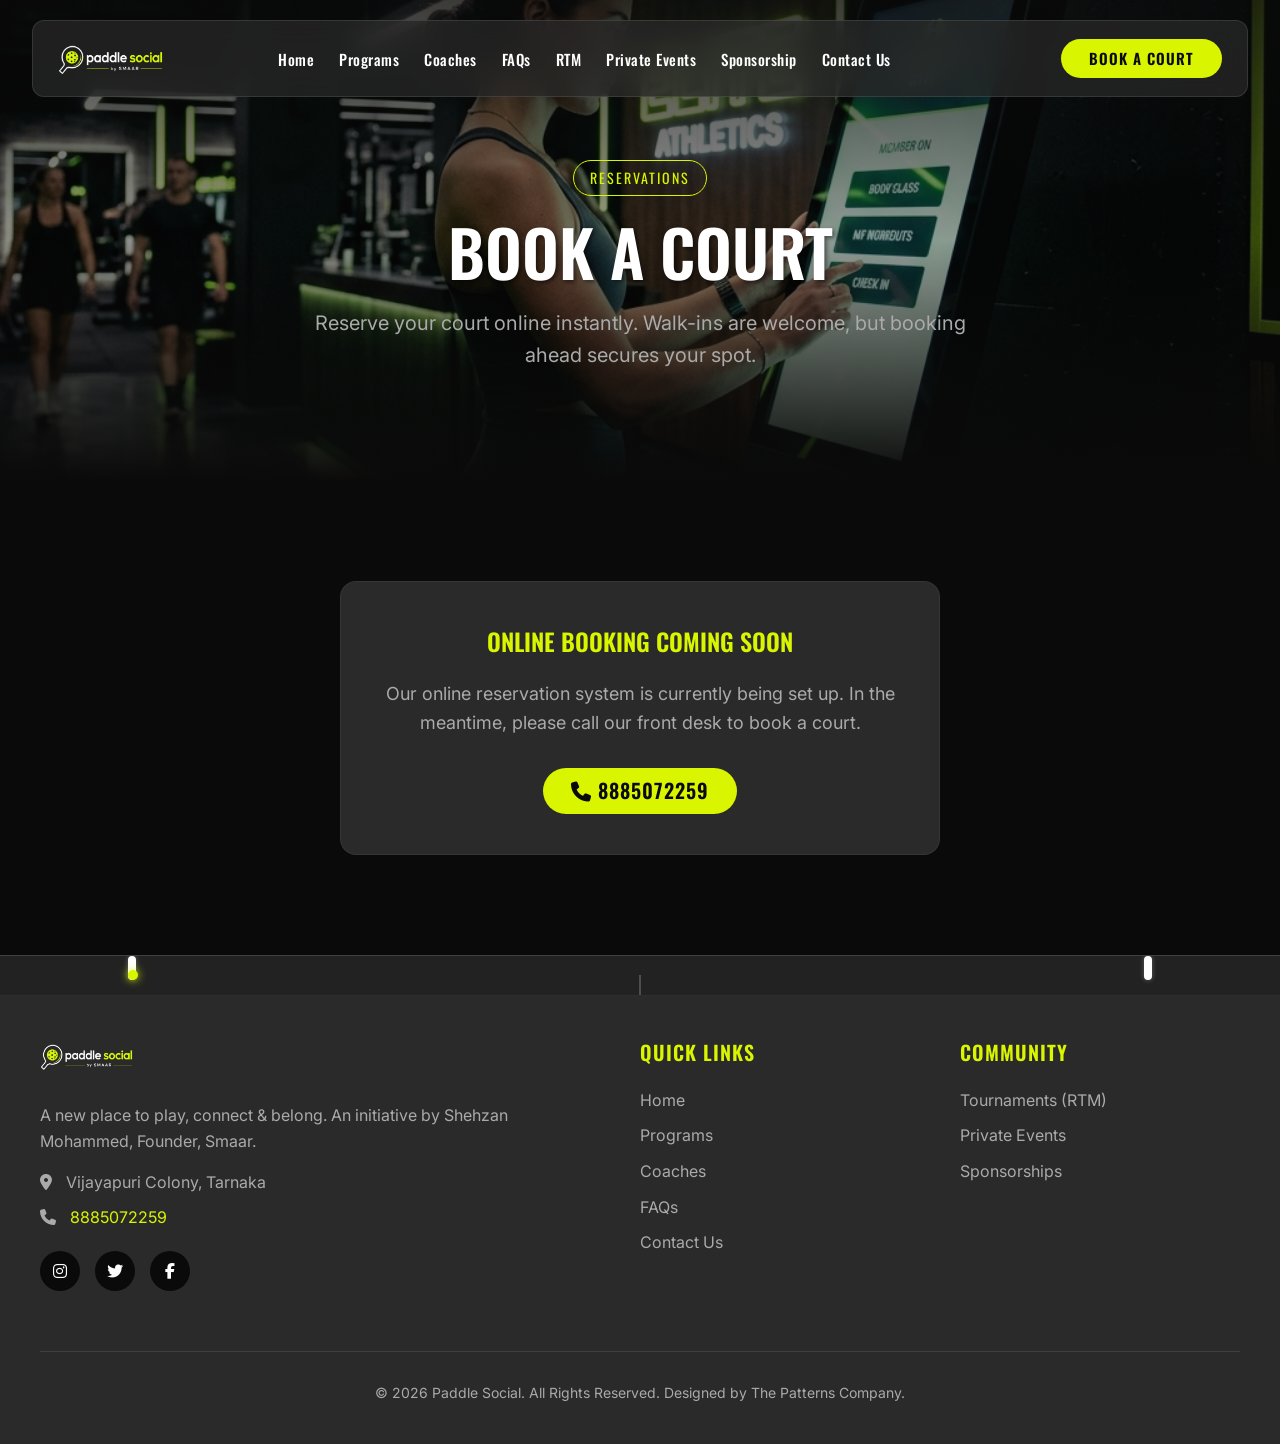
==== booking.html @ 6675428a "sdfg" ====
<!DOCTYPE html>
<html lang="en">
<head>
    <meta charset="UTF-8">
    <meta name="viewport" content="width=device-width, initial-scale=1.0">
    <title>Book a Court | Paddle Social</title>
    <link rel="icon" type="image/png" href="asset/fev.png">
    <link rel="stylesheet" href="https://cdnjs.cloudflare.com/ajax/libs/font-awesome/6.5.1/css/all.min.css">
    <link rel="stylesheet" href="index.css">
    <script src="main.js" defer></script>
</head>
<body>
    <header class="header">
        <a href="index.html" class="header-logo"><img src="asset/logo.png" alt="Paddle Social"></a>
        <nav class="header-nav">
            <a href="index.html">Home</a>
            <a href="programs.html">Programs</a>
            <a href="coaches.html">Coaches</a>
            <a href="faqs.html">FAQs</a>
            <a href="rtm.html">RTM</a>
            <a href="private-events.html">Private Events</a>
            <a href="sponsor.html">Sponsorship</a>
            <a href="contact.html">Contact Us</a>
        </nav>
        <button class="mobile-menu-btn" aria-label="Open menu">
            <i class="fa-solid fa-bars"></i>
        </button>
        <div style="margin-left: auto;" class="desktop-only-btn"><a href="booking.html" class="btn btn-primary">Book a Court</a></div>
    </header>

    <div class="mobile-nav" id="mobileNav">
        <button class="mobile-nav-close" aria-label="Close menu"><i class="fa-solid fa-xmark"></i></button>
        <a href="index.html">Home</a>
        <a href="programs.html">Programs</a>
        <a href="coaches.html">Coaches</a>
        <a href="faqs.html">FAQs</a>
        <a href="rtm.html">RTM</a>
        <a href="private-events.html">Private Events</a>
        <a href="sponsor.html">Sponsorship</a>
        <a href="contact.html">Contact Us</a>
        <a href="booking.html" class="btn btn-primary" style="margin-top: 20px;">Book a Court</a>
    </div>

    <section class="hero" style="min-height: 50vh;">
        <div class="hero-bg" style="background-image: url('asset/hero_booking.png');"></div>
        <div class="hero-overlay"></div>
        <div class="hero-content">
            <span class="hero-label">Reservations</span>
            <h1>Book a Court</h1>
            <p>Reserve your court online instantly. Walk-ins are welcome, but booking ahead secures your spot.</p>
        </div>
    </section>

    <section class="section">
        <div class="container">
            
            <div class="card" style="padding: 40px; background-color: var(--dark-gray); border: 1px solid rgba(255,255,255,0.05); max-width: 600px; margin: 0 auto; text-align: center;">
                <h2 style="margin-bottom: 20px; color: var(--neon-lime);">Online Booking Coming Soon</h2>
                <p style="color: var(--text-gray); margin-bottom: 30px; font-size: 18px;">Our online reservation system is currently being set up. In the meantime, please call our front desk to book a court.</p>
                <a href="tel:8885072259" class="btn btn-primary" style="display: inline-block; font-size: 20px;"><i class="fa-solid fa-phone"></i> 8885072259</a>
            </div>
        
        </div>
    </section>

    <footer class="footer">
        <div class="pickleball-animation">
            <div class="paddle left-paddle"></div>
            <div class="net"></div>
            <div class="paddle right-paddle"></div>
            <div class="ball"><div class="ball-inner"></div></div>
        </div>
        <div class="container">
            <div class="footer-grid">
                <div class="footer-col">
                    <img src="asset/logo.png" alt="Paddle Social by Smaar" style="height: 40px; margin-bottom: 20px;">
                    <p>A new place to play, connect & belong. An initiative by Shehzan Mohammed, Founder, Smaar.</p>
                    <div style="margin-top: 15px; color: var(--neon-lime);">
                        <p><i class="fa-solid fa-location-dot" style="margin-right: 10px;"></i> Vijayapuri Colony, Tarnaka</p>
                        <p><i class="fa-solid fa-phone" style="margin-right: 10px;"></i> <a href="tel:8885072259" style="color: var(--neon-lime);">8885072259</a></p>
                    </div>
                    <div class="social-links">
                        <a href="#"><i class="fa-brands fa-instagram"></i></a>
                        <a href="#"><i class="fa-brands fa-twitter"></i></a>
                        <a href="#"><i class="fa-brands fa-facebook-f"></i></a>
                    </div>
                </div>
                <div class="footer-col">
                    <h4>Quick Links</h4>
                    <ul class="footer-links">
                        <li><a href="index.html">Home</a></li>
                        <li><a href="programs.html">Programs</a></li>
                        <li><a href="coaches.html">Coaches</a></li>
                        <li><a href="faqs.html">FAQs</a></li>
                        <li><a href="contact.html">Contact Us</a></li>
                    </ul>
                </div>
                <div class="footer-col">
                    <h4>Community</h4>
                    <ul class="footer-links">
                        <li><a href="rtm.html">Tournaments (RTM)</a></li>
                        <li><a href="private-events.html">Private Events</a></li>
                        <li><a href="sponsor.html">Sponsorships</a></li>
                    </ul>
                </div>
            </div>
            <div class="footer-bottom">
                &copy; 2026 Paddle Social. All Rights Reserved. Designed by <a href="https://thepatternscompany.com/" style="color: var(--text-gray); text-decoration: none; transition: color 0.3s;" onmouseover="this.style.color='var(--neon-lime)'" onmouseout="this.style.color='var(--text-gray)'">The Patterns Company.</a>
            </div>
        </div>
    </footer>
</body>
</html>
---- index.css ----
@import url('https://fonts.googleapis.com/css2?family=Inter:wght@300;400;500;600;700&family=Oswald:wght@400;500;600;700&display=swap');

:root {
  --neon-lime: #D9F500;
  --white: #FFFFFF;
  --black: #0A0A0A;
  --dark-gray: #2A2A2A;
  --text-gray: #AAAAAA;
}

* {
  margin: 0;
  padding: 0;
  box-sizing: border-box;
}

body {
  font-family: 'Inter', sans-serif;
  color: var(--white);
  background-color: var(--black);
  line-height: 1.6;
  overflow-y: scroll;
}

/* Typography */
h1, h2, h3, h4, h5, h6 {
  font-family: 'Oswald', sans-serif;
  text-transform: uppercase;
  font-weight: 600;
}

a {
  text-decoration: none;
  color: var(--white);
  transition: all 0.3s ease;
}

/* Header */
.header {
  position: fixed;
  top: 20px;
  left: 0;
  right: 0;
  margin: 0 auto;
  width: 95%;
  max-width: 1320px;
  display: flex;
  align-items: center;
  justify-content: space-between;
  gap: 20px;
  padding: 15px 25px;
  border-radius: 12px;
  background: rgba(42, 42, 42, 0.7);
  backdrop-filter: blur(15px);
  -webkit-backdrop-filter: blur(15px);
  z-index: 1000;
  border: 1px solid rgba(255, 255, 255, 0.1);
}

.header-logo {
  display: flex;
  align-items: center;
  flex: 0 0 200px;
}

.header-logo img {
  height: 45px;
  width: auto;
  object-fit: contain;
  object-position: left center;
}

.header-nav {
  display: flex;
  gap: 25px;
  flex: 0 0 auto;
  align-items: center;
  flex-wrap: wrap;
  justify-content: center;
}

.header-nav a {
  font-family: 'Oswald', sans-serif;
  font-weight: 500;
  font-size: 15px;
  letter-spacing: 0.5px;
}

.header-nav a:hover,
.header-nav a.active {
  color: var(--neon-lime);
}

/* Buttons */
.btn {
  font-family: 'Oswald', sans-serif;
  font-weight: 600;
  font-size: 15px;
  line-height: 1;
  text-transform: uppercase;
  letter-spacing: 1px;
  padding: 12px 28px;
  border-radius: 50px;
  display: inline-flex;
  align-items: center;
  justify-content: center;
  align-self: center;
  cursor: pointer;
  border: none;
  text-align: center;
  transition: transform 0.2s, box-shadow 0.2s;
}

.btn:active {
  transform: scale(0.98);
}

.btn-primary {
  background-color: var(--neon-lime);
  color: var(--black);
}

.btn-primary:hover {
  box-shadow: 0 0 15px rgba(217, 245, 0, 0.5);
  color: var(--black);
}

.btn-outline {
  background-color: transparent;
  border: 1px solid var(--neon-lime);
  color: var(--neon-lime);
}

.btn-outline:hover {
  background-color: var(--neon-lime);
  color: var(--black);
}

/* Mobile Menu */
.mobile-menu-btn {
  display: none;
  background: none;
  border: none;
  color: var(--white);
  font-size: 24px;
  cursor: pointer;
}

.mobile-nav {
  position: fixed;
  top: 0;
  left: 0;
  width: 100%;
  height: 100vh;
  background-color: rgba(10, 10, 10, 0.98);
  z-index: 2000;
  display: flex;
  flex-direction: column;
  justify-content: center;
  align-items: center;
  gap: 25px;
  transform: translateY(-100%);
  transition: transform 0.4s ease-in-out;
}

.mobile-nav.open {
  transform: translateY(0);
}

.mobile-nav-close {
  position: absolute;
  top: 30px;
  right: 30px;
  background: none;
  border: none;
  color: var(--white);
  font-size: 32px;
  cursor: pointer;
}

.mobile-nav a {
  font-family: 'Oswald', sans-serif;
  font-size: 24px;
  text-transform: uppercase;
}

.mobile-nav a:hover,
.mobile-nav a.active {
  color: var(--neon-lime);
}

/* Hero Sections */
.hero {
  position: relative;
  min-height: 80vh;
  display: flex;
  align-items: center;
  justify-content: center;
  text-align: center;
  padding: 160px 20px 80px;
  overflow: hidden;
}

.hero-bg {
  position: absolute;
  top: 0;
  left: 0;
  width: 100%;
  height: 100%;
  background-size: cover;
  background-position: center;
  z-index: -2;
  overflow: hidden;
}

.hero-video {
  width: 100%;
  height: 100%;
  object-fit: cover;
  transform: scale(1.1); /* Scales up slightly to crop out edge watermarks */
  pointer-events: none;
}

.hero-overlay {
  position: absolute;
  top: 0;
  left: 0;
  width: 100%;
  height: 100%;
  background: linear-gradient(to bottom, rgba(10,10,10,0.8), rgba(10,10,10,0.4), rgba(10,10,10,1));
  z-index: -1;
}

.hero-content {
  max-width: 900px;
}

.hero-label {
  display: inline-block;
  color: var(--neon-lime);
  border: 1px solid var(--neon-lime);
  padding: 6px 16px;
  border-radius: 30px;
  font-size: 14px;
  letter-spacing: 2px;
  margin-bottom: 20px;
  text-transform: uppercase;
  font-family: 'Oswald', sans-serif;
}

.hero h1 {
  font-size: 64px;
  line-height: 1.1;
  margin-bottom: 20px;
  text-shadow: 2px 2px 4px rgba(0,0,0,0.5);
}

.hero p {
  font-size: 20px;
  color: var(--text-gray);
  margin-bottom: 30px;
  max-width: 700px;
  margin-left: auto;
  margin-right: auto;
}

/* Sections */
.section {
  padding: 100px 20px;
}

.container {
  max-width: 1200px;
  margin: 0 auto;
}

.section-header {
  text-align: center;
  margin-bottom: 60px;
}

.section-header h2 {
  font-size: 42px;
  margin-bottom: 15px;
}

.section-header p {
  font-size: 18px;
  color: var(--text-gray);
  max-width: 600px;
  margin: 0 auto;
}

/* Grids */
.grid-3 {
  display: grid;
  grid-template-columns: repeat(3, 1fr);
  gap: 30px;
}

.grid-4 {
  display: grid;
  grid-template-columns: repeat(4, 1fr);
  gap: 20px;
}

.grid-2 {
  display: grid;
  grid-template-columns: repeat(2, 1fr);
  gap: 40px;
}

/* Cards */
.card {
  background-color: var(--dark-gray);
  border-radius: 16px;
  padding: 40px 30px;
  border: 1px solid rgba(255, 255, 255, 0.05);
  transition: transform 0.3s, border-color 0.3s;
}

.card:hover {
  transform: translateY(-5px);
  border-color: var(--neon-lime);
}

.card-icon {
  font-size: 40px;
  color: var(--neon-lime);
  margin-bottom: 20px;
}

.card h3 {
  font-size: 24px;
  margin-bottom: 15px;
}

.card p {
  color: var(--text-gray);
  font-size: 15px;
}

/* Footer */
.footer {
  background-color: var(--dark-gray);
  padding: 80px 20px 40px;
  border-top: 1px solid rgba(255, 255, 255, 0.1);
}

.footer-grid {
  display: grid;
  grid-template-columns: 2fr 1fr 1fr;
  gap: 40px;
  margin-bottom: 60px;
}

.footer-col h4 {
  font-family: 'Oswald', sans-serif;
  color: var(--neon-lime);
  margin-bottom: 20px;
  font-size: 20px;
  text-transform: uppercase;
  letter-spacing: 1px;
}

.footer-col p {
  color: var(--text-gray);
  margin-bottom: 10px;
}

.footer-links {
  list-style: none;
}

.footer-links li {
  margin-bottom: 10px;
}

.footer-links a {
  color: var(--text-gray);
}

.footer-links a:hover {
  color: var(--neon-lime);
}

.social-links {
  display: flex;
  gap: 15px;
  margin-top: 20px;
}

.social-links a {
  display: flex;
  align-items: center;
  justify-content: center;
  width: 40px;
  height: 40px;
  border-radius: 50%;
  background-color: var(--black);
  color: var(--white);
  transition: background-color 0.3s, color 0.3s;
}

.social-links a:hover {
  background-color: var(--neon-lime);
  color: var(--black);
}

.footer-bottom {
  text-align: center;
  padding-top: 30px;
  border-top: 1px solid rgba(255, 255, 255, 0.1);
  color: var(--text-gray);
  font-size: 14px;
}

/* Responsive Design */
@media (max-width: 1200px) {
  .header-nav {
    gap: 10px;
  }
  .header-nav a {
    font-size: 13px;
  }
  .header-logo {
    flex: 0 1 180px;
  }
  .btn {
    padding: 8px 16px;
    font-size: 13px;
  }
}

@media (max-width: 992px) {
  .header-nav, .desktop-only-btn {
    display: none;
  }
  .mobile-menu-btn {
    display: block;
  }
  .grid-4 {
    grid-template-columns: repeat(2, 1fr);
  }
  .hero h1 {
    font-size: 50px;
  }
}

@media (max-width: 768px) {
  .grid-3 {
    grid-template-columns: 1fr;
  }
  .grid-2 {
    grid-template-columns: 1fr;
  }
  .footer-grid {
    grid-template-columns: 1fr 1fr;
  }
  .footer-col:first-child {
    grid-column: span 2;
  }
  .hero h1 {
    font-size: 40px;
  }
  .hero p {
    font-size: 16px;
  }
  .section {
    padding: 60px 20px;
  }
}

/* Pickleball Footer Animation */
.footer {
  position: relative;
}

.pickleball-animation {
  position: absolute;
  top: 0;
  left: 0;
  width: 100%;
  height: 40px;
  overflow: hidden;
  background-color: rgba(0, 0, 0, 0.2);
  border-bottom: 1px solid rgba(255, 255, 255, 0.05);
}

.pickleball-animation .net {
  position: absolute;
  left: 50%;
  bottom: 0;
  width: 2px;
  height: 20px;
  background-color: rgba(255, 255, 255, 0.2);
  transform: translateX(-50%);
}

.pickleball-animation .paddle {
  position: absolute;
  width: 8px;
  height: 24px;
  background-color: var(--white);
  border-radius: 4px;
  box-shadow: 0 0 5px rgba(255,255,255,0.3);
}

.pickleball-animation .left-paddle {
  left: 10%;
  animation: paddleHitLeft 3s infinite;
  transform-origin: bottom center;
}

.pickleball-animation .right-paddle {
  right: 10%;
  animation: paddleHitRight 3s infinite;
  animation-delay: -1.5s;
  transform-origin: bottom center;
}

.pickleball-animation .ball {
  position: absolute;
  left: 10%;
  bottom: 15px;
  animation: ballX 1.5s infinite linear alternate;
}

.pickleball-animation .ball-inner {
  width: 10px;
  height: 10px;
  background-color: var(--neon-lime);
  border-radius: 50%;
  box-shadow: 0 0 10px var(--neon-lime);
  position: absolute;
  bottom: 0;
  animation: ballY 0.75s infinite ease-out alternate;
}

@keyframes ballX {
  0% { left: calc(10% + 8px); }
  100% { left: calc(90% - 10px); }
}

@keyframes ballY {
  0% { transform: translateY(0); }
  100% { transform: translateY(-25px); }
}

@keyframes paddleHitLeft {
  0% { bottom: 12px; transform: rotate(30deg); }
  15% { transform: rotate(0deg); }
  50% { bottom: 2px; transform: rotate(0deg); }
  85% { bottom: 12px; transform: rotate(-30deg); }
  100% { bottom: 12px; transform: rotate(30deg); }
}

@keyframes paddleHitRight {
  0% { bottom: 12px; transform: rotate(-30deg); }
  15% { transform: rotate(0deg); }
  50% { bottom: 2px; transform: rotate(0deg); }
  85% { bottom: 12px; transform: rotate(30deg); }
  100% { bottom: 12px; transform: rotate(-30deg); }
}

/* Ways to Play Animations */
.rule-card {
  transition: transform 0.3s, box-shadow 0.3s;
  overflow: hidden;
  position: relative;
}

.rule-card:hover {
  transform: translateY(-10px);
  box-shadow: 0 10px 20px rgba(217, 245, 0, 0.1);
}

.rule-icon-container {
  height: 80px;
  display: flex;
  align-items: center;
  justify-content: center;
  margin-bottom: 20px;
  position: relative;
}

.anim-serve {
  font-size: 40px;
  color: var(--neon-lime);
  animation: serveAnim 2s infinite ease-in-out;
}
@keyframes serveAnim {
  0% { transform: translateY(0) rotate(0deg); }
  50% { transform: translateY(-20px) rotate(45deg); }
  100% { transform: translateY(0) rotate(0deg); }
}

.anim-double-bounce {
  position: relative;
  width: 60px;
  height: 60px;
}
.anim-double-bounce .ball {
  width: 12px;
  height: 12px;
  background-color: var(--neon-lime);
  border-radius: 50%;
  position: absolute;
  left: 0;
  bottom: 0;
  animation: doubleBounceAnim 2s infinite linear;
}
.anim-double-bounce .floor {
  position: absolute;
  bottom: -5px;
  left: 0;
  width: 100%;
  height: 2px;
  background-color: rgba(255,255,255,0.2);
}
@keyframes doubleBounceAnim {
  0% { left: 0%; bottom: 40px; animation-timing-function: ease-in; opacity: 1;}
  25% { left: 33%; bottom: 0px; animation-timing-function: ease-out; opacity: 1;}
  50% { left: 66%; bottom: 20px; animation-timing-function: ease-in; opacity: 1;}
  75% { left: 100%; bottom: 0px; animation-timing-function: ease-out; opacity: 1;}
  90% { left: 120%; bottom: 10px; opacity: 0; }
  100% { left: 120%; bottom: 10px; opacity: 0; }
}

.anim-kitchen {
  position: relative;
  width: 80px;
  height: 60px;
}
.anim-kitchen .player {
  position: absolute;
  bottom: 0;
  left: 0;
  width: 15px;
  height: 30px;
  background-color: var(--white);
  border-radius: 8px;
  animation: kitchenAnim 3s infinite ease-in-out;
}
.anim-kitchen .kitchen-line {
  position: absolute;
  bottom: -2px;
  left: 50px;
  width: 4px;
  height: 20px;
  background-color: var(--neon-lime);
}
@keyframes kitchenAnim {
  0% { left: 0; }
  40% { left: 30px; }
  50% { left: 30px; transform: rotate(15deg); }
  60% { left: 30px; transform: rotate(0deg); }
  100% { left: 0; }
}

.anim-score {
  font-size: 40px;
  color: var(--white);
  animation: scoreAnim 2s infinite alternate;
}
@keyframes scoreAnim {
  0% { color: var(--white); text-shadow: none; transform: scale(1); }
  100% { color: var(--neon-lime); text-shadow: 0 0 20px var(--neon-lime); transform: scale(1.2); }
}

/* Pricing Tables */
.pricing-table-container {
  background-color: var(--dark-gray);
  border-radius: 12px;
  overflow: hidden;
  box-shadow: 0 4px 15px rgba(0,0,0,0.5);
  border: 1px solid rgba(255, 255, 255, 0.05);
}

.pricing-table-header {
  padding: 20px;
  display: flex;
  justify-content: space-between;
  align-items: center;
  border-bottom: 2px solid var(--neon-lime);
  background-color: rgba(255, 255, 255, 0.02);
}

.pricing-table-header h3 {
  margin: 0;
  font-family: 'Oswald', sans-serif;
  text-transform: uppercase;
  letter-spacing: 1px;
}

.pricing-table-header span {
  font-size: 14px;
  color: var(--text-gray);
}

.pricing-table {
  width: 100%;
  border-collapse: collapse;
}

.pricing-table th, .pricing-table td {
  padding: 15px 20px;
  text-align: right;
  border-bottom: 1px solid rgba(255, 255, 255, 0.05);
}

.pricing-table th:first-child, .pricing-table td:first-child {
  text-align: left;
}

.pricing-table th {
  text-transform: uppercase;
  font-size: 12px;
  letter-spacing: 1px;
  color: var(--text-gray);
  font-weight: 600;
}

.pricing-table td {
  font-size: 16px;
}

.pricing-table td.highlight {
  color: var(--neon-lime);
  font-weight: 700;
}

.pricing-table tr:last-child td {
  border-bottom: none;
}
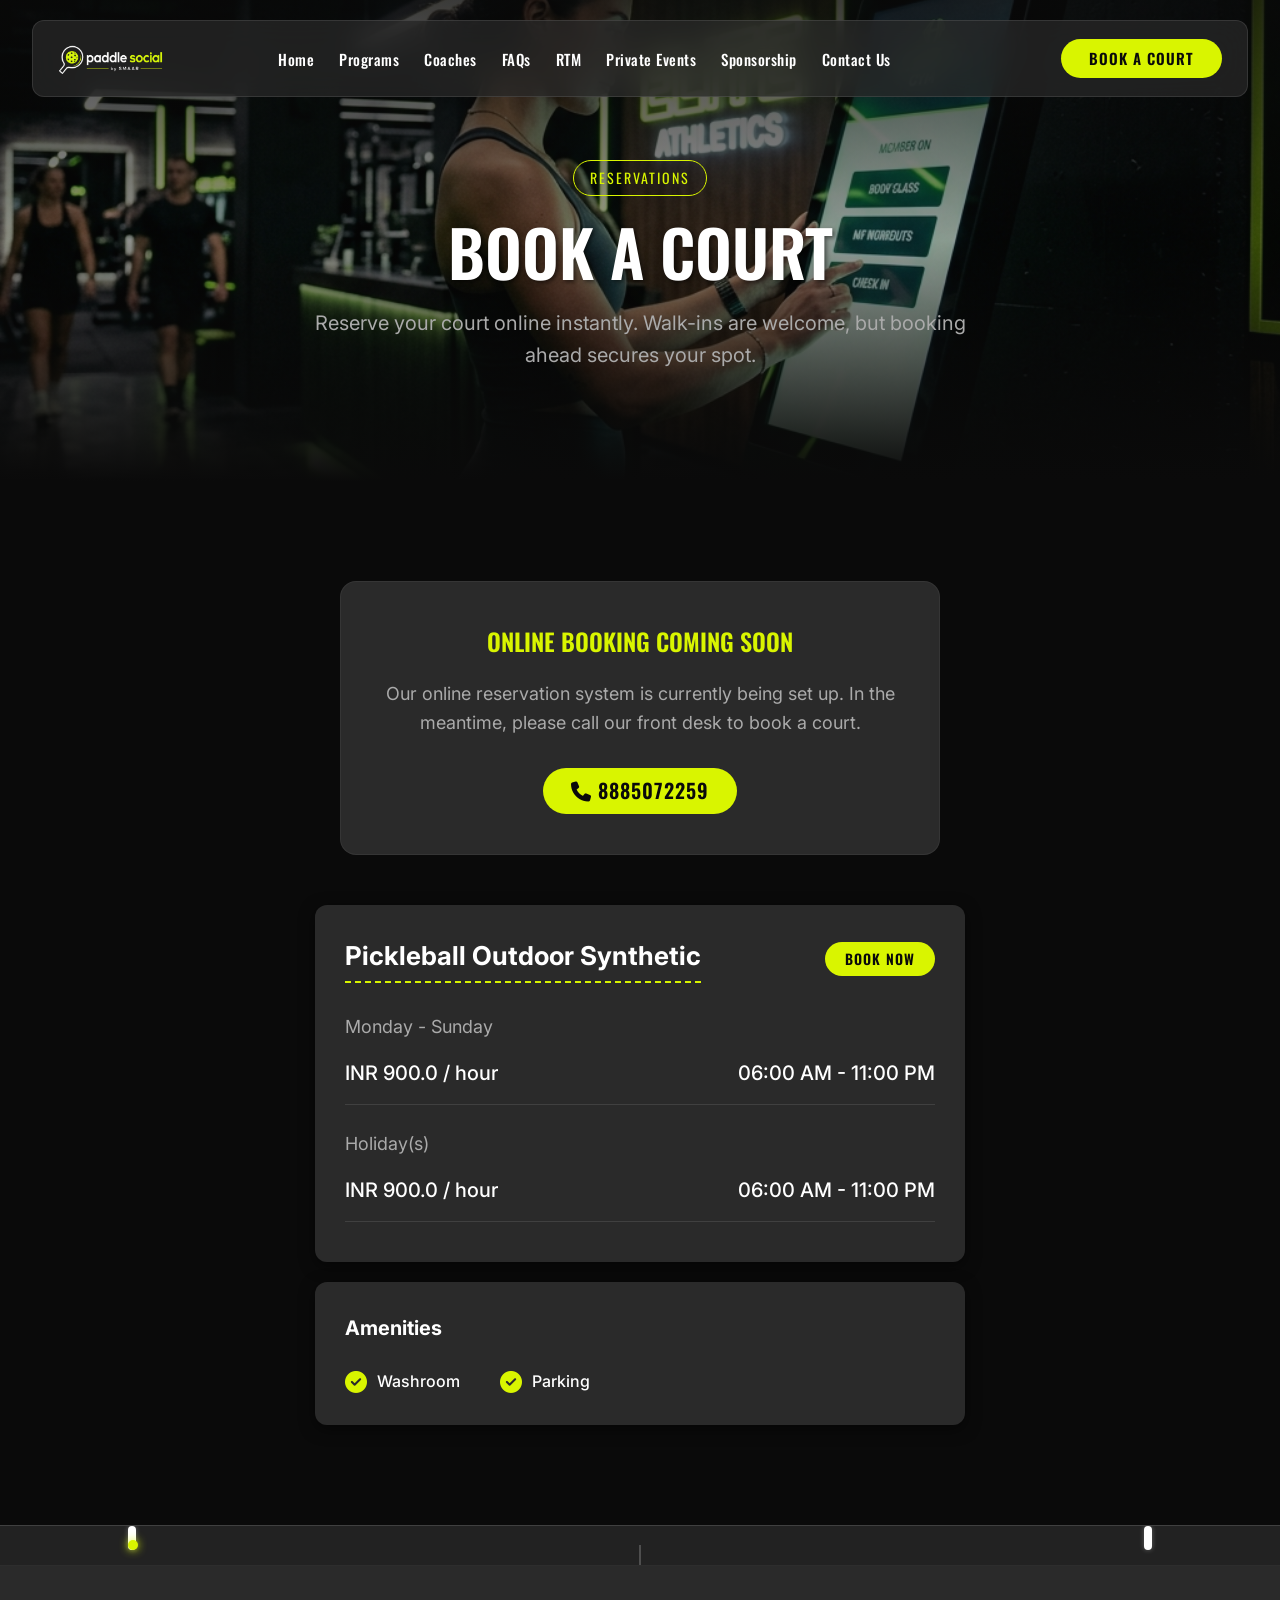
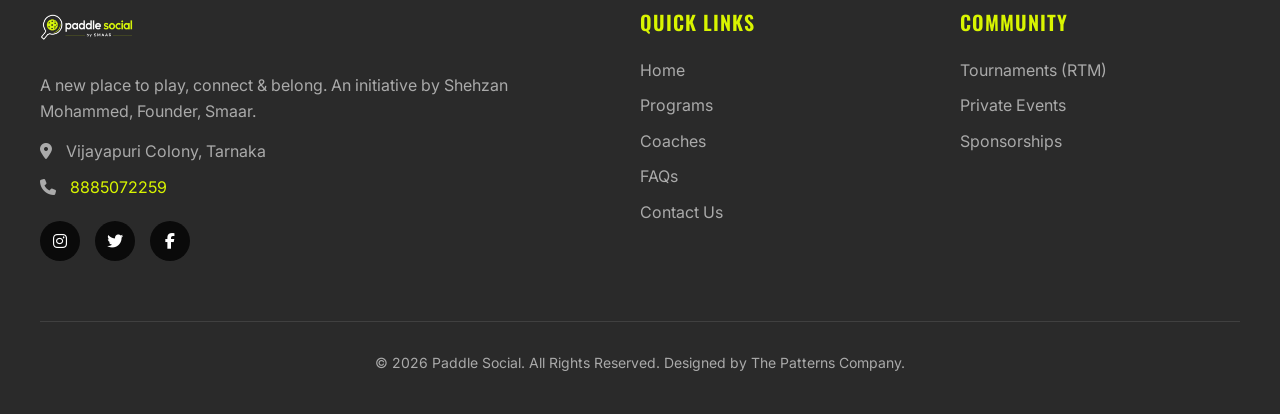
==== commit 3581840f: "hg" ====
--- a/booking.html
+++ b/booking.html
@@ -59,6 +59,46 @@
                 <p style="color: var(--text-gray); margin-bottom: 30px; font-size: 18px;">Our online reservation system is currently being set up. In the meantime, please call our front desk to book a court.</p>
                 <a href="tel:8885072259" class="btn btn-primary" style="display: inline-block; font-size: 20px;"><i class="fa-solid fa-phone"></i> 8885072259</a>
             </div>
+
+            <div style="max-width: 650px; margin: 50px auto 0;">
+                <div class="pricing-table-container" style="padding: 30px; background-color: #2a2a2a; color: var(--white); border: none; margin-bottom: 20px;">
+                    <div style="display: flex; justify-content: space-between; align-items: flex-start; flex-wrap: wrap; gap: 15px; margin-bottom: 30px;">
+                        <h3 style="font-family: 'Inter', sans-serif; font-size: 26px; font-weight: 700; text-transform: none; border-bottom: 2px dashed var(--neon-lime); margin: 0; padding-bottom: 5px;">Pickleball Outdoor Synthetic</h3>
+                        <a href="https://playo.co/venues/secunderabad/paddle-social-by-smaar-secunderabad-hyderabad" target="_blank" class="btn btn-primary" style="font-size: 14px; padding: 10px 20px; white-space: nowrap;">Book Now</a>
+                    </div>
+                    
+                    <div style="margin-bottom: 25px;">
+                        <div style="font-size: 18px; margin-bottom: 15px; color: #aaaaaa;">Monday - Sunday</div>
+                        <div style="display: flex; justify-content: space-between; border-bottom: 1px solid rgba(255,255,255,0.1); padding-bottom: 15px;">
+                            <div style="font-size: 20px; font-weight: 500;">INR 900.0 / hour</div>
+                            <div style="font-size: 20px; font-weight: 500;">06:00 AM - 11:00 PM</div>
+                        </div>
+                    </div>
+
+                    <div style="margin-bottom: 10px;">
+                        <div style="font-size: 18px; margin-bottom: 15px; color: #aaaaaa;">Holiday(s)</div>
+                        <div style="display: flex; justify-content: space-between; border-bottom: 1px solid rgba(255,255,255,0.1); padding-bottom: 15px;">
+                            <div style="font-size: 20px; font-weight: 500;">INR 900.0 / hour</div>
+                            <div style="font-size: 20px; font-weight: 500;">06:00 AM - 11:00 PM</div>
+                        </div>
+                    </div>
+                </div>
+
+                <div class="pricing-table-container" style="padding: 30px; background-color: #2a2a2a; color: var(--white); border: none;">
+                    <h3 style="font-family: 'Inter', sans-serif; font-size: 20px; font-weight: 700; text-transform: none; margin-bottom: 25px; margin-top: 0;">Amenities</h3>
+                    
+                    <div style="display: flex; justify-content: flex-start; align-items: center; flex-wrap: wrap; gap: 40px;">
+                        <div style="display: flex; align-items: center; gap: 10px; font-size: 16px; font-weight: 500;">
+                            <i class="fa-solid fa-circle-check" style="color: var(--neon-lime); font-size: 22px;"></i>
+                            Washroom
+                        </div>
+                        <div style="display: flex; align-items: center; gap: 10px; font-size: 16px; font-weight: 500;">
+                            <i class="fa-solid fa-circle-check" style="color: var(--neon-lime); font-size: 22px;"></i>
+                            Parking
+                        </div>
+                    </div>
+                </div>
+            </div>
         
         </div>
     </section>
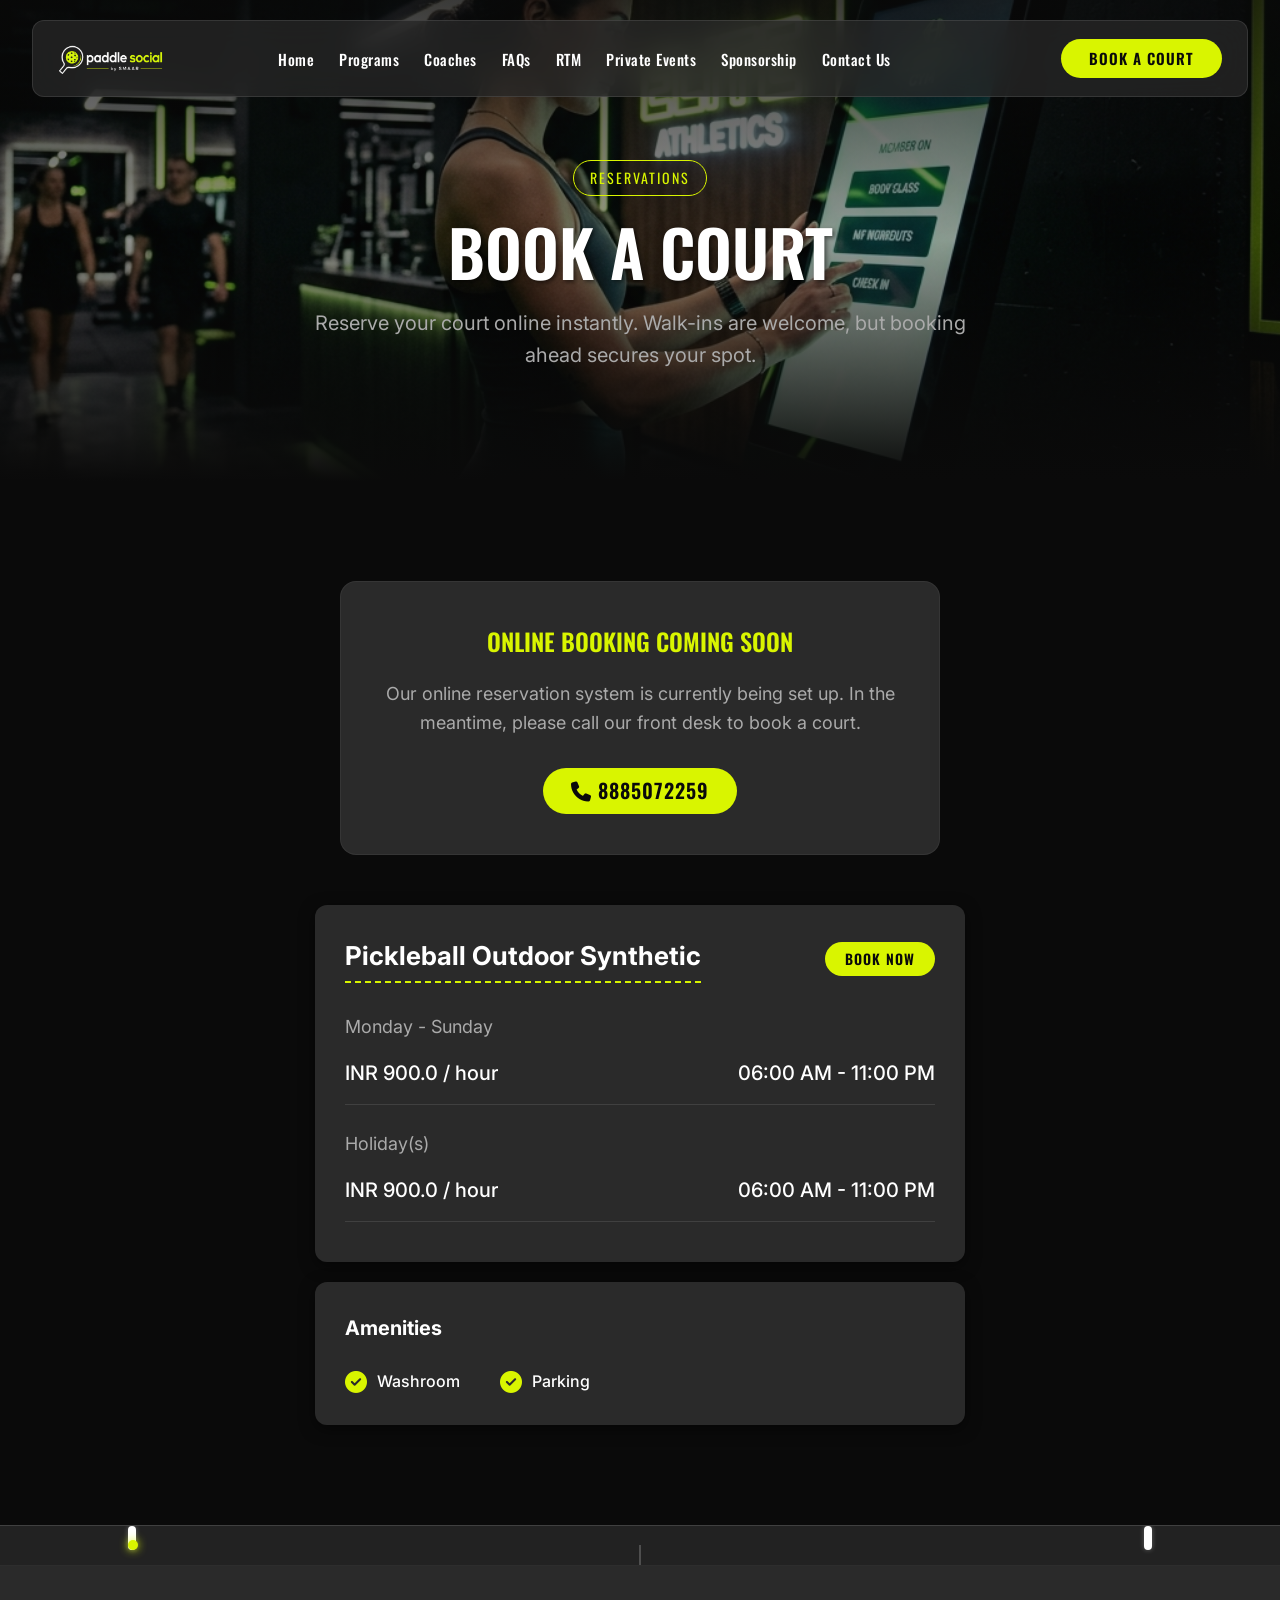
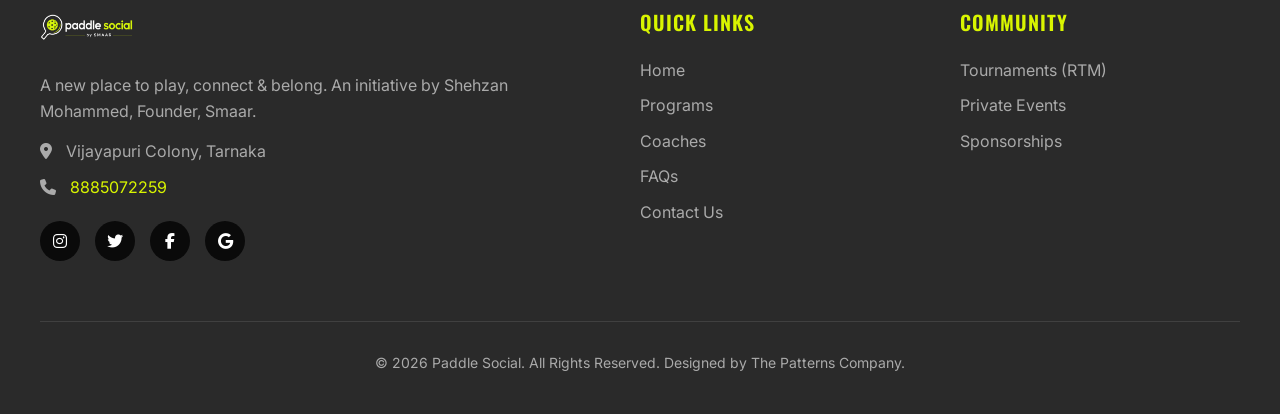
==== commit 3c7867c4: "ssd" ====
--- a/booking.html
+++ b/booking.html
@@ -3,7 +3,53 @@
 <head>
     <meta charset="UTF-8">
     <meta name="viewport" content="width=device-width, initial-scale=1.0">
-    <title>Book a Court | Paddle Social</title>
+    <title>Book a Court | Paddle Social Secunderabad</title>
+    <meta name="description" content="Reserve your pickleball court online instantly at Paddle Social in Secunderabad. Walk-ins welcome, but booking ahead secures your spot.">
+    
+    <!-- Canonical URL -->
+    <link rel="canonical" href="https://paddlesocial.club/booking.html">
+    
+    <!-- Open Graph / Facebook -->
+    <meta property="og:type" content="website">
+    <meta property="og:url" content="https://paddlesocial.club/booking.html">
+    <meta property="og:title" content="Book a Court | Paddle Social Secunderabad">
+    <meta property="og:description" content="Reserve your pickleball court online instantly at Paddle Social in Secunderabad. Walk-ins welcome, but booking ahead secures your spot.">
+    <meta property="og:image" content="https://paddlesocial.club/asset/logo.png">
+    
+    <!-- Twitter -->
+    <meta name="twitter:card" content="summary_large_image">
+    <meta name="twitter:url" content="https://paddlesocial.club/booking.html">
+    <meta name="twitter:title" content="Book a Court | Paddle Social Secunderabad">
+    <meta name="twitter:description" content="Reserve your pickleball court online instantly at Paddle Social in Secunderabad. Walk-ins welcome, but booking ahead secures your spot.">
+    <meta name="twitter:image" content="https://paddlesocial.club/asset/logo.png">
+
+<script type="application/ld+json">
+{
+  "@context": "https://schema.org",
+  "@type": "SportsActivityLocation",
+  "name": "Paddle Social by Smaar",
+  "image": "https://paddlesocial.club/asset/logo.png",
+  "@id": "https://paddlesocial.club",
+  "url": "https://paddlesocial.club",
+  "telephone": "+91-8885072259",
+  "address": {
+    "@type": "PostalAddress",
+    "streetAddress": "Vijayapuri Colony, Tarnaka",
+    "addressLocality": "Secunderabad",
+    "addressRegion": "Telangana",
+    "postalCode": "500017",
+    "addressCountry": "IN"
+  },
+  "geo": {
+    "@type": "GeoCoordinates",
+    "latitude": 17.4299,
+    "longitude": 78.5367
+  },
+  "priceRange": "₹"
+}
+</script>
+
+    
     <link rel="icon" type="image/png" href="asset/fev.png">
     <link rel="stylesheet" href="https://cdnjs.cloudflare.com/ajax/libs/font-awesome/6.5.1/css/all.min.css">
     <link rel="stylesheet" href="index.css">
@@ -120,9 +166,10 @@
                         <p><i class="fa-solid fa-phone" style="margin-right: 10px;"></i> <a href="tel:8885072259" style="color: var(--neon-lime);">8885072259</a></p>
                     </div>
                     <div class="social-links">
-                        <a href="#"><i class="fa-brands fa-instagram"></i></a>
+                        <a href="https://www.instagram.com/paddlesocialbysmaar/" target="_blank"><i class="fa-brands fa-instagram"></i></a>
                         <a href="#"><i class="fa-brands fa-twitter"></i></a>
                         <a href="#"><i class="fa-brands fa-facebook-f"></i></a>
+                        <a href="https://www.google.com/maps/search/?api=1&query=Paddle+Social+by+Smaar" target="_blank"><i class="fa-brands fa-google"></i></a>
                     </div>
                 </div>
                 <div class="footer-col">
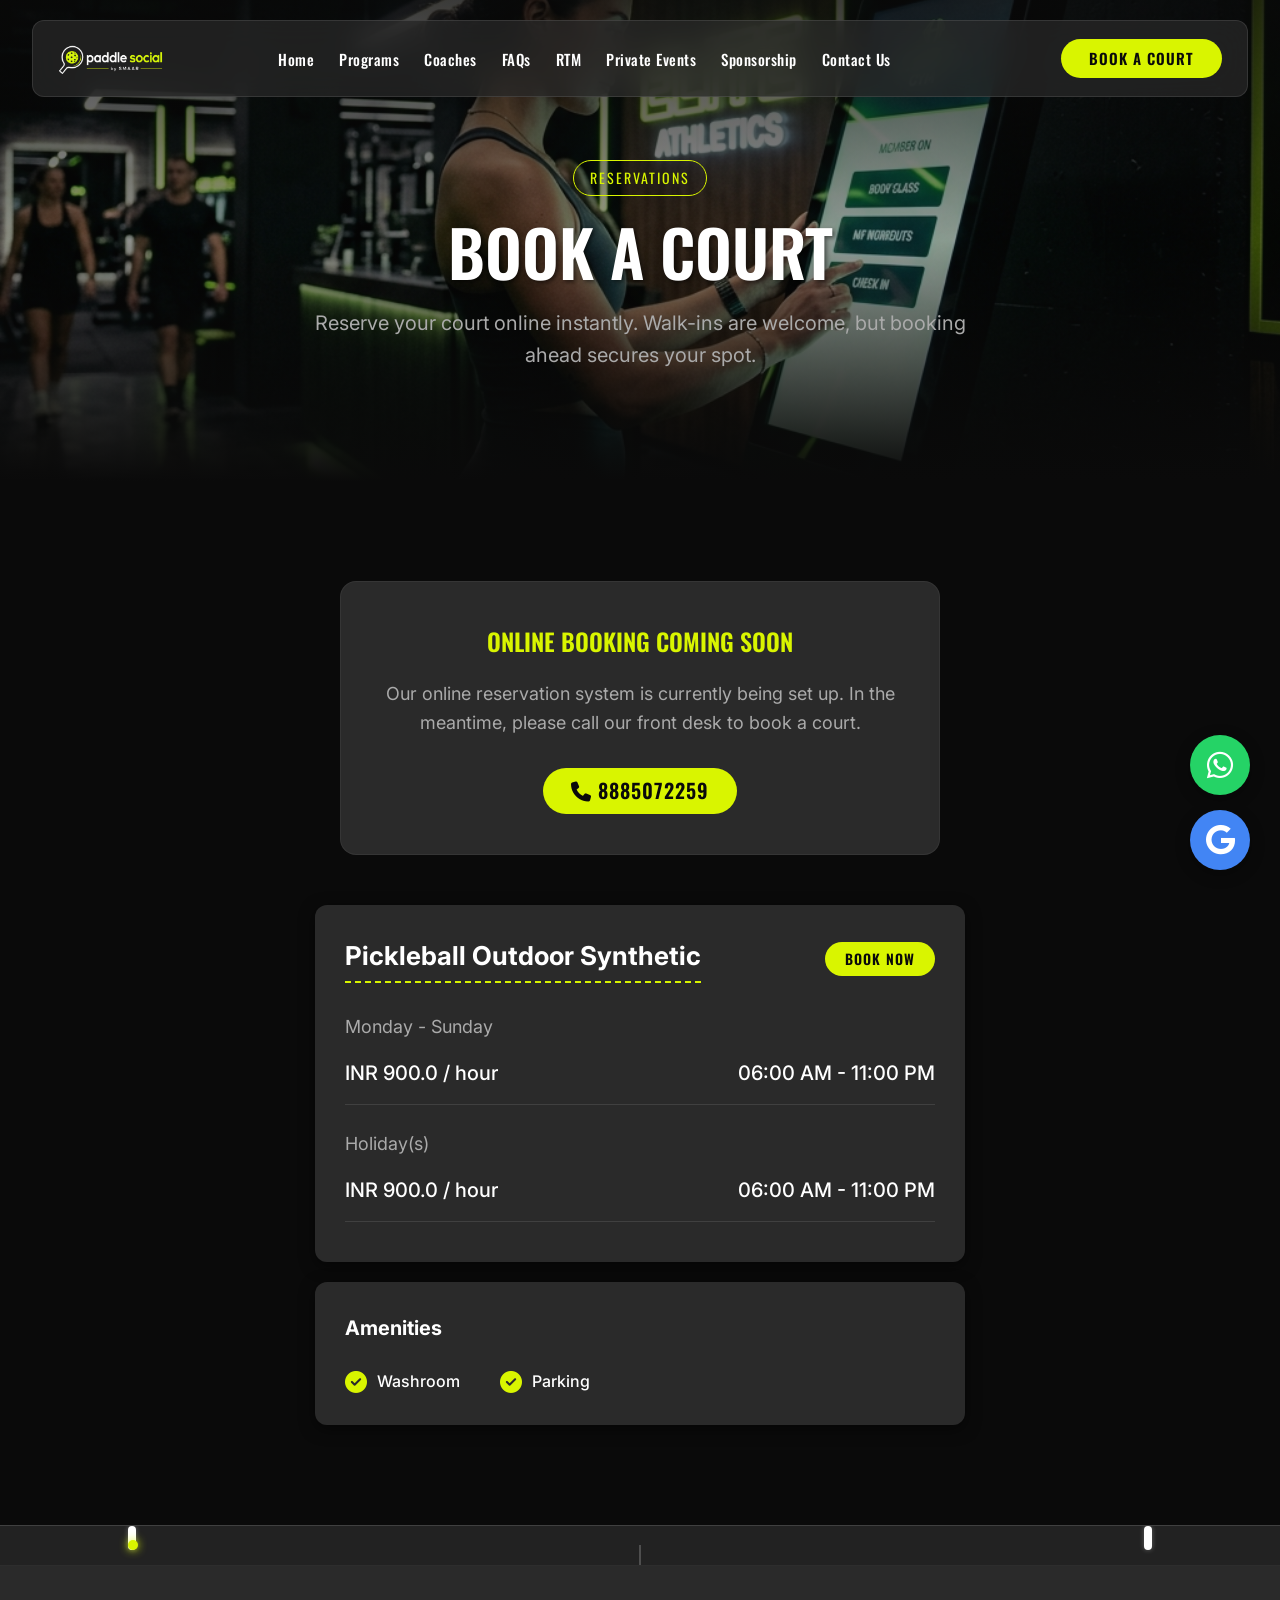
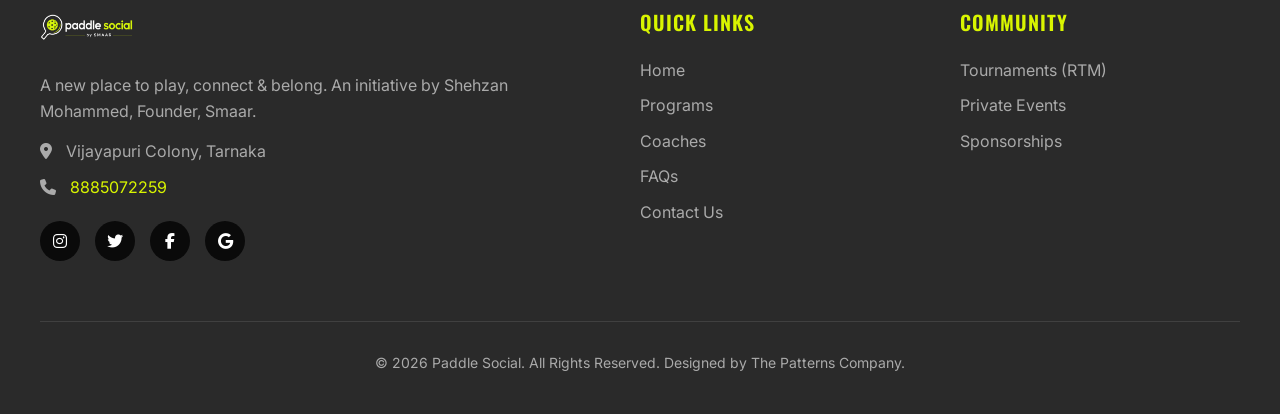
==== commit da1315a6: "jhugh" ====
--- a/booking.html
+++ b/booking.html
@@ -196,5 +196,15 @@
             </div>
         </div>
     </footer>
+
+    <!-- Floating Buttons -->
+    <div class="floating-buttons">
+        <a href="https://wa.me/918885072259" target="_blank" class="floating-btn floating-whatsapp" aria-label="WhatsApp">
+            <i class="fa-brands fa-whatsapp"></i>
+        </a>
+        <a href="https://www.google.com/maps/search/?api=1&query=Paddle+Social+by+Smaar" target="_blank" class="floating-btn floating-gmb" aria-label="Google My Business">
+            <i class="fa-brands fa-google"></i>
+        </a>
+    </div>
 </body>
 </html>
--- a/index.css
+++ b/index.css
@@ -733,3 +733,62 @@
 .pricing-table tr:last-child td {
   border-bottom: none;
 }
+
+/* Floating Buttons */
+.floating-buttons {
+  position: fixed;
+  bottom: 30px;
+  right: 30px;
+  display: flex;
+  flex-direction: column;
+  gap: 15px;
+  z-index: 1000;
+}
+
+.floating-btn {
+  display: flex;
+  align-items: center;
+  justify-content: center;
+  width: 60px;
+  height: 60px;
+  border-radius: 50%;
+  color: var(--white);
+  font-size: 30px;
+  box-shadow: 0 4px 15px rgba(0, 0, 0, 0.3);
+  transition: transform 0.3s, box-shadow 0.3s;
+}
+
+.floating-btn:hover {
+  transform: translateY(-5px);
+  box-shadow: 0 6px 20px rgba(0, 0, 0, 0.4);
+  color: var(--white);
+}
+
+.floating-whatsapp {
+  background-color: #25D366;
+}
+
+.floating-whatsapp:hover {
+  background-color: #20b858;
+}
+
+.floating-gmb {
+  background-color: #4285F4;
+}
+
+.floating-gmb:hover {
+  background-color: #3367d6;
+}
+
+@media (max-width: 768px) {
+  .floating-buttons {
+    bottom: 20px;
+    right: 20px;
+    gap: 10px;
+  }
+  .floating-btn {
+    width: 50px;
+    height: 50px;
+    font-size: 24px;
+  }
+}
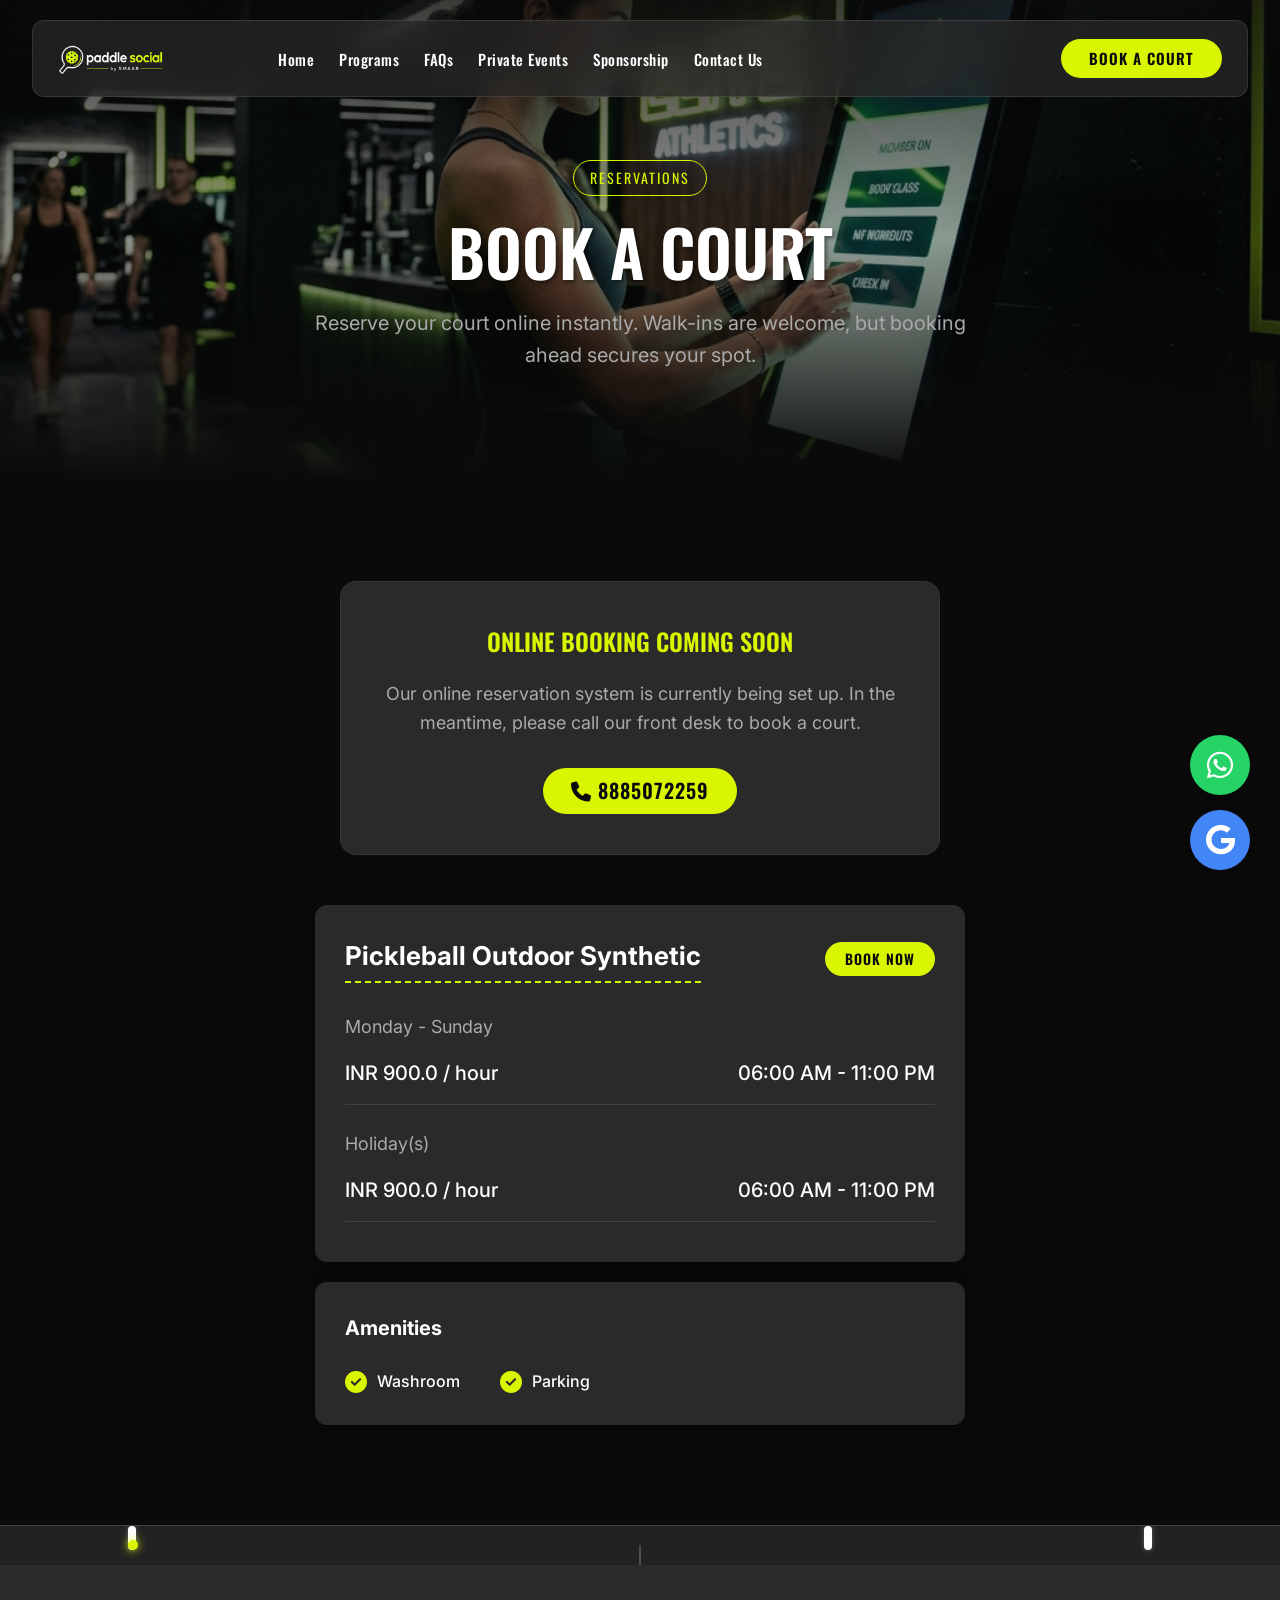
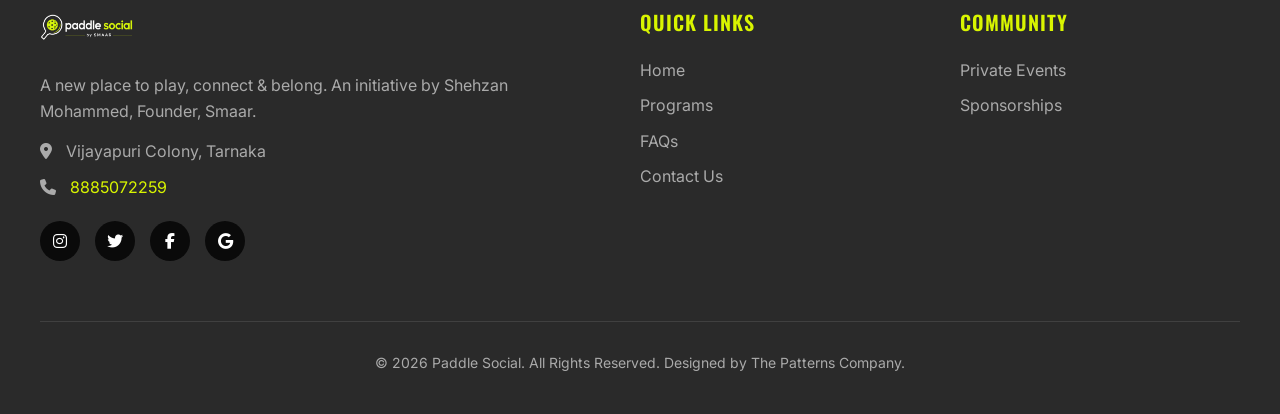
==== commit f8523438: "dc" ====
--- a/booking.html
+++ b/booking.html
@@ -61,9 +61,9 @@
         <nav class="header-nav">
             <a href="index.html">Home</a>
             <a href="programs.html">Programs</a>
-            <a href="coaches.html">Coaches</a>
+            <!-- <a href="coaches.html">Coaches</a> -->
             <a href="faqs.html">FAQs</a>
-            <a href="rtm.html">RTM</a>
+            <!-- <a href="rtm.html">RTM</a> -->
             <a href="private-events.html">Private Events</a>
             <a href="sponsor.html">Sponsorship</a>
             <a href="contact.html">Contact Us</a>
@@ -78,9 +78,9 @@
         <button class="mobile-nav-close" aria-label="Close menu"><i class="fa-solid fa-xmark"></i></button>
         <a href="index.html">Home</a>
         <a href="programs.html">Programs</a>
-        <a href="coaches.html">Coaches</a>
+        <!-- <a href="coaches.html">Coaches</a> -->
         <a href="faqs.html">FAQs</a>
-        <a href="rtm.html">RTM</a>
+        <!-- <a href="rtm.html">RTM</a> -->
         <a href="private-events.html">Private Events</a>
         <a href="sponsor.html">Sponsorship</a>
         <a href="contact.html">Contact Us</a>
@@ -177,7 +177,7 @@
                     <ul class="footer-links">
                         <li><a href="index.html">Home</a></li>
                         <li><a href="programs.html">Programs</a></li>
-                        <li><a href="coaches.html">Coaches</a></li>
+                        <!-- <li><a href="coaches.html">Coaches</a></li> -->
                         <li><a href="faqs.html">FAQs</a></li>
                         <li><a href="contact.html">Contact Us</a></li>
                     </ul>
@@ -185,7 +185,7 @@
                 <div class="footer-col">
                     <h4>Community</h4>
                     <ul class="footer-links">
-                        <li><a href="rtm.html">Tournaments (RTM)</a></li>
+                        <!-- <li><a href="rtm.html">Tournaments (RTM)</a></li> -->
                         <li><a href="private-events.html">Private Events</a></li>
                         <li><a href="sponsor.html">Sponsorships</a></li>
                     </ul>
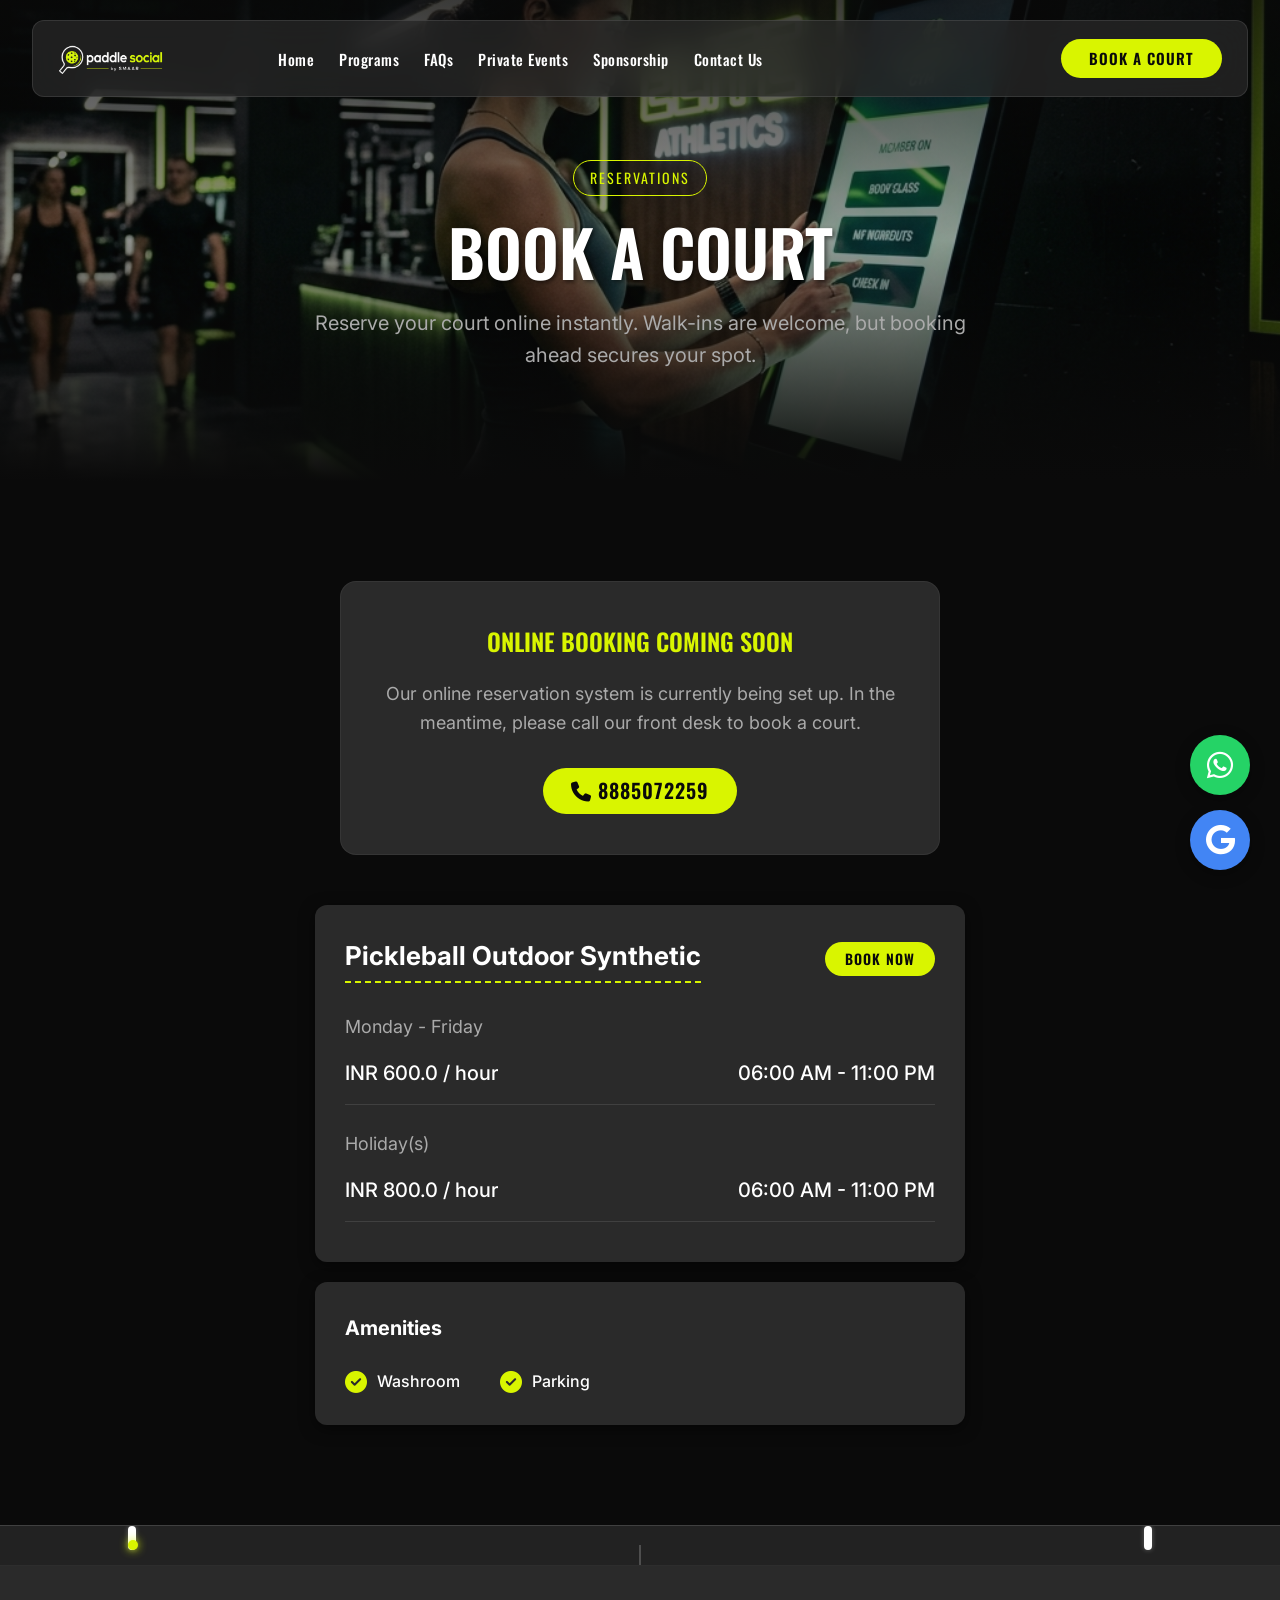
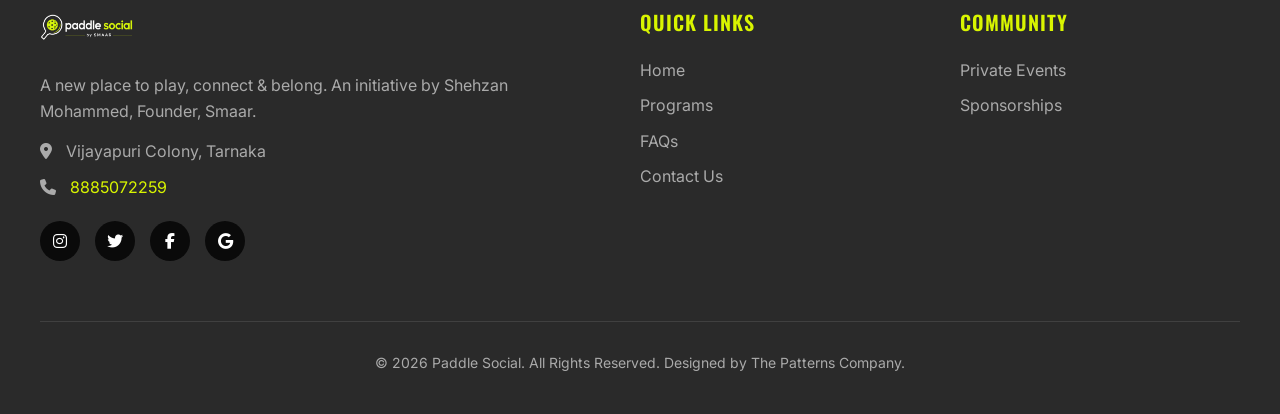
==== commit e0dbaa50: "gh" ====
--- a/booking.html
+++ b/booking.html
@@ -1,29 +1,33 @@
 <!DOCTYPE html>
 <html lang="en">
+
 <head>
     <meta charset="UTF-8">
     <meta name="viewport" content="width=device-width, initial-scale=1.0">
     <title>Book a Court | Paddle Social Secunderabad</title>
-    <meta name="description" content="Reserve your pickleball court online instantly at Paddle Social in Secunderabad. Walk-ins welcome, but booking ahead secures your spot.">
-    
+    <meta name="description"
+        content="Reserve your pickleball court online instantly at Paddle Social in Secunderabad. Walk-ins welcome, but booking ahead secures your spot.">
+
     <!-- Canonical URL -->
     <link rel="canonical" href="https://paddlesocial.club/booking.html">
-    
+
     <!-- Open Graph / Facebook -->
     <meta property="og:type" content="website">
     <meta property="og:url" content="https://paddlesocial.club/booking.html">
     <meta property="og:title" content="Book a Court | Paddle Social Secunderabad">
-    <meta property="og:description" content="Reserve your pickleball court online instantly at Paddle Social in Secunderabad. Walk-ins welcome, but booking ahead secures your spot.">
+    <meta property="og:description"
+        content="Reserve your pickleball court online instantly at Paddle Social in Secunderabad. Walk-ins welcome, but booking ahead secures your spot.">
     <meta property="og:image" content="https://paddlesocial.club/asset/logo.png">
-    
+
     <!-- Twitter -->
     <meta name="twitter:card" content="summary_large_image">
     <meta name="twitter:url" content="https://paddlesocial.club/booking.html">
     <meta name="twitter:title" content="Book a Court | Paddle Social Secunderabad">
-    <meta name="twitter:description" content="Reserve your pickleball court online instantly at Paddle Social in Secunderabad. Walk-ins welcome, but booking ahead secures your spot.">
+    <meta name="twitter:description"
+        content="Reserve your pickleball court online instantly at Paddle Social in Secunderabad. Walk-ins welcome, but booking ahead secures your spot.">
     <meta name="twitter:image" content="https://paddlesocial.club/asset/logo.png">
 
-<script type="application/ld+json">
+    <script type="application/ld+json">
 {
   "@context": "https://schema.org",
   "@type": "SportsActivityLocation",
@@ -49,12 +53,13 @@
 }
 </script>
 
-    
+
     <link rel="icon" type="image/png" href="asset/fev.png">
     <link rel="stylesheet" href="https://cdnjs.cloudflare.com/ajax/libs/font-awesome/6.5.1/css/all.min.css">
     <link rel="stylesheet" href="index.css">
     <script src="main.js" defer></script>
 </head>
+
 <body>
     <header class="header">
         <a href="index.html" class="header-logo"><img src="asset/logo.png" alt="Paddle Social"></a>
@@ -71,7 +76,8 @@
         <button class="mobile-menu-btn" aria-label="Open menu">
             <i class="fa-solid fa-bars"></i>
         </button>
-        <div style="margin-left: auto;" class="desktop-only-btn"><a href="booking.html" class="btn btn-primary">Book a Court</a></div>
+        <div style="margin-left: auto;" class="desktop-only-btn"><a href="booking.html" class="btn btn-primary">Book a
+                Court</a></div>
     </header>
 
     <div class="mobile-nav" id="mobileNav">
@@ -99,41 +105,56 @@
 
     <section class="section">
         <div class="container">
-            
-            <div class="card" style="padding: 40px; background-color: var(--dark-gray); border: 1px solid rgba(255,255,255,0.05); max-width: 600px; margin: 0 auto; text-align: center;">
+
+            <div class="card"
+                style="padding: 40px; background-color: var(--dark-gray); border: 1px solid rgba(255,255,255,0.05); max-width: 600px; margin: 0 auto; text-align: center;">
                 <h2 style="margin-bottom: 20px; color: var(--neon-lime);">Online Booking Coming Soon</h2>
-                <p style="color: var(--text-gray); margin-bottom: 30px; font-size: 18px;">Our online reservation system is currently being set up. In the meantime, please call our front desk to book a court.</p>
-                <a href="tel:8885072259" class="btn btn-primary" style="display: inline-block; font-size: 20px;"><i class="fa-solid fa-phone"></i> 8885072259</a>
+                <p style="color: var(--text-gray); margin-bottom: 30px; font-size: 18px;">Our online reservation system
+                    is currently being set up. In the meantime, please call our front desk to book a court.</p>
+                <a href="tel:8885072259" class="btn btn-primary" style="display: inline-block; font-size: 20px;"><i
+                        class="fa-solid fa-phone"></i> 8885072259</a>
             </div>
 
             <div style="max-width: 650px; margin: 50px auto 0;">
-                <div class="pricing-table-container" style="padding: 30px; background-color: #2a2a2a; color: var(--white); border: none; margin-bottom: 20px;">
-                    <div style="display: flex; justify-content: space-between; align-items: flex-start; flex-wrap: wrap; gap: 15px; margin-bottom: 30px;">
-                        <h3 style="font-family: 'Inter', sans-serif; font-size: 26px; font-weight: 700; text-transform: none; border-bottom: 2px dashed var(--neon-lime); margin: 0; padding-bottom: 5px;">Pickleball Outdoor Synthetic</h3>
-                        <a href="https://playo.co/venues/secunderabad/paddle-social-by-smaar-secunderabad-hyderabad" target="_blank" class="btn btn-primary" style="font-size: 14px; padding: 10px 20px; white-space: nowrap;">Book Now</a>
-                    </div>
-                    
+                <div class="pricing-table-container"
+                    style="padding: 30px; background-color: #2a2a2a; color: var(--white); border: none; margin-bottom: 20px;">
+                    <div
+                        style="display: flex; justify-content: space-between; align-items: flex-start; flex-wrap: wrap; gap: 15px; margin-bottom: 30px;">
+                        <h3
+                            style="font-family: 'Inter', sans-serif; font-size: 26px; font-weight: 700; text-transform: none; border-bottom: 2px dashed var(--neon-lime); margin: 0; padding-bottom: 5px;">
+                            Pickleball Outdoor Synthetic</h3>
+                        <a href="https://playo.co/venues/secunderabad/paddle-social-by-smaar-secunderabad-hyderabad"
+                            target="_blank" class="btn btn-primary"
+                            style="font-size: 14px; padding: 10px 20px; white-space: nowrap;">Book Now</a>
+                    </div>
+
                     <div style="margin-bottom: 25px;">
-                        <div style="font-size: 18px; margin-bottom: 15px; color: #aaaaaa;">Monday - Sunday</div>
-                        <div style="display: flex; justify-content: space-between; border-bottom: 1px solid rgba(255,255,255,0.1); padding-bottom: 15px;">
-                            <div style="font-size: 20px; font-weight: 500;">INR 900.0 / hour</div>
+                        <div style="font-size: 18px; margin-bottom: 15px; color: #aaaaaa;">Monday - Friday</div>
+                        <div
+                            style="display: flex; justify-content: space-between; border-bottom: 1px solid rgba(255,255,255,0.1); padding-bottom: 15px;">
+                            <div style="font-size: 20px; font-weight: 500;">INR 600.0 / hour</div>
                             <div style="font-size: 20px; font-weight: 500;">06:00 AM - 11:00 PM</div>
                         </div>
                     </div>
 
                     <div style="margin-bottom: 10px;">
                         <div style="font-size: 18px; margin-bottom: 15px; color: #aaaaaa;">Holiday(s)</div>
-                        <div style="display: flex; justify-content: space-between; border-bottom: 1px solid rgba(255,255,255,0.1); padding-bottom: 15px;">
-                            <div style="font-size: 20px; font-weight: 500;">INR 900.0 / hour</div>
+                        <div
+                            style="display: flex; justify-content: space-between; border-bottom: 1px solid rgba(255,255,255,0.1); padding-bottom: 15px;">
+                            <div style="font-size: 20px; font-weight: 500;">INR 800.0 / hour</div>
                             <div style="font-size: 20px; font-weight: 500;">06:00 AM - 11:00 PM</div>
                         </div>
                     </div>
                 </div>
 
-                <div class="pricing-table-container" style="padding: 30px; background-color: #2a2a2a; color: var(--white); border: none;">
-                    <h3 style="font-family: 'Inter', sans-serif; font-size: 20px; font-weight: 700; text-transform: none; margin-bottom: 25px; margin-top: 0;">Amenities</h3>
-                    
-                    <div style="display: flex; justify-content: flex-start; align-items: center; flex-wrap: wrap; gap: 40px;">
+                <div class="pricing-table-container"
+                    style="padding: 30px; background-color: #2a2a2a; color: var(--white); border: none;">
+                    <h3
+                        style="font-family: 'Inter', sans-serif; font-size: 20px; font-weight: 700; text-transform: none; margin-bottom: 25px; margin-top: 0;">
+                        Amenities</h3>
+
+                    <div
+                        style="display: flex; justify-content: flex-start; align-items: center; flex-wrap: wrap; gap: 40px;">
                         <div style="display: flex; align-items: center; gap: 10px; font-size: 16px; font-weight: 500;">
                             <i class="fa-solid fa-circle-check" style="color: var(--neon-lime); font-size: 22px;"></i>
                             Washroom
@@ -145,7 +166,7 @@
                     </div>
                 </div>
             </div>
-        
+
         </div>
     </section>
 
@@ -154,7 +175,9 @@
             <div class="paddle left-paddle"></div>
             <div class="net"></div>
             <div class="paddle right-paddle"></div>
-            <div class="ball"><div class="ball-inner"></div></div>
+            <div class="ball">
+                <div class="ball-inner"></div>
+            </div>
         </div>
         <div class="container">
             <div class="footer-grid">
@@ -162,14 +185,18 @@
                     <img src="asset/logo.png" alt="Paddle Social by Smaar" style="height: 40px; margin-bottom: 20px;">
                     <p>A new place to play, connect & belong. An initiative by Shehzan Mohammed, Founder, Smaar.</p>
                     <div style="margin-top: 15px; color: var(--neon-lime);">
-                        <p><i class="fa-solid fa-location-dot" style="margin-right: 10px;"></i> Vijayapuri Colony, Tarnaka</p>
-                        <p><i class="fa-solid fa-phone" style="margin-right: 10px;"></i> <a href="tel:8885072259" style="color: var(--neon-lime);">8885072259</a></p>
+                        <p><i class="fa-solid fa-location-dot" style="margin-right: 10px;"></i> Vijayapuri Colony,
+                            Tarnaka</p>
+                        <p><i class="fa-solid fa-phone" style="margin-right: 10px;"></i> <a href="tel:8885072259"
+                                style="color: var(--neon-lime);">8885072259</a></p>
                     </div>
                     <div class="social-links">
-                        <a href="https://www.instagram.com/paddlesocialbysmaar/" target="_blank"><i class="fa-brands fa-instagram"></i></a>
+                        <a href="https://www.instagram.com/paddlesocialbysmaar/" target="_blank"><i
+                                class="fa-brands fa-instagram"></i></a>
                         <a href="#"><i class="fa-brands fa-twitter"></i></a>
                         <a href="#"><i class="fa-brands fa-facebook-f"></i></a>
-                        <a href="https://www.google.com/maps/search/?api=1&query=Paddle+Social+by+Smaar" target="_blank"><i class="fa-brands fa-google"></i></a>
+                        <a href="https://www.google.com/maps/search/?api=1&query=Paddle+Social+by+Smaar"
+                            target="_blank"><i class="fa-brands fa-google"></i></a>
                     </div>
                 </div>
                 <div class="footer-col">
@@ -192,19 +219,25 @@
                 </div>
             </div>
             <div class="footer-bottom">
-                &copy; 2026 Paddle Social. All Rights Reserved. Designed by <a href="https://thepatternscompany.com/" style="color: var(--text-gray); text-decoration: none; transition: color 0.3s;" onmouseover="this.style.color='var(--neon-lime)'" onmouseout="this.style.color='var(--text-gray)'">The Patterns Company.</a>
+                &copy; 2026 Paddle Social. All Rights Reserved. Designed by <a href="https://thepatternscompany.com/"
+                    style="color: var(--text-gray); text-decoration: none; transition: color 0.3s;"
+                    onmouseover="this.style.color='var(--neon-lime)'"
+                    onmouseout="this.style.color='var(--text-gray)'">The Patterns Company.</a>
             </div>
         </div>
     </footer>
 
     <!-- Floating Buttons -->
     <div class="floating-buttons">
-        <a href="https://wa.me/918885072259" target="_blank" class="floating-btn floating-whatsapp" aria-label="WhatsApp">
+        <a href="https://wa.me/918885072259" target="_blank" class="floating-btn floating-whatsapp"
+            aria-label="WhatsApp">
             <i class="fa-brands fa-whatsapp"></i>
         </a>
-        <a href="https://www.google.com/maps/search/?api=1&query=Paddle+Social+by+Smaar" target="_blank" class="floating-btn floating-gmb" aria-label="Google My Business">
+        <a href="https://www.google.com/maps/search/?api=1&query=Paddle+Social+by+Smaar" target="_blank"
+            class="floating-btn floating-gmb" aria-label="Google My Business">
             <i class="fa-brands fa-google"></i>
         </a>
     </div>
 </body>
+
 </html>
--- a/index.css
+++ b/index.css
@@ -23,7 +23,12 @@
 }
 
 /* Typography */
-h1, h2, h3, h4, h5, h6 {
+h1,
+h2,
+h3,
+h4,
+h5,
+h6 {
   font-family: 'Oswald', sans-serif;
   text-transform: uppercase;
   font-weight: 600;
@@ -217,7 +222,8 @@
   width: 100%;
   height: 100%;
   object-fit: cover;
-  transform: scale(1.1); /* Scales up slightly to crop out edge watermarks */
+  transform: scale(1.1);
+  /* Scales up slightly to crop out edge watermarks */
   pointer-events: none;
 }
 
@@ -227,7 +233,7 @@
   left: 0;
   width: 100%;
   height: 100%;
-  background: linear-gradient(to bottom, rgba(10,10,10,0.8), rgba(10,10,10,0.4), rgba(10,10,10,1));
+  background: linear-gradient(to bottom, rgba(10, 10, 10, 0.8), rgba(10, 10, 10, 0.4), rgba(10, 10, 10, 1));
   z-index: -1;
 }
 
@@ -252,7 +258,7 @@
   font-size: 64px;
   line-height: 1.1;
   margin-bottom: 20px;
-  text-shadow: 2px 2px 4px rgba(0,0,0,0.5);
+  text-shadow: 2px 2px 4px rgba(0, 0, 0, 0.5);
 }
 
 .hero p {
@@ -420,12 +426,15 @@
   .header-nav {
     gap: 10px;
   }
+
   .header-nav a {
     font-size: 13px;
   }
+
   .header-logo {
     flex: 0 1 180px;
   }
+
   .btn {
     padding: 8px 16px;
     font-size: 13px;
@@ -433,15 +442,20 @@
 }
 
 @media (max-width: 992px) {
-  .header-nav, .desktop-only-btn {
+
+  .header-nav,
+  .desktop-only-btn {
     display: none;
   }
+
   .mobile-menu-btn {
     display: block;
   }
+
   .grid-4 {
     grid-template-columns: repeat(2, 1fr);
   }
+
   .hero h1 {
     font-size: 50px;
   }
@@ -451,23 +465,43 @@
   .grid-3 {
     grid-template-columns: 1fr;
   }
+
   .grid-2 {
     grid-template-columns: 1fr;
   }
+
   .footer-grid {
     grid-template-columns: 1fr 1fr;
   }
+
   .footer-col:first-child {
     grid-column: span 2;
   }
+
   .hero h1 {
     font-size: 40px;
   }
+
   .hero p {
     font-size: 16px;
   }
+
   .section {
     padding: 60px 20px;
+  }
+
+  .hero {
+    min-height: 50vh;
+    padding: 120px 20px 60px;
+  }
+
+  .hero-bg {
+    background-color: var(--black);
+  }
+
+  .hero-video {
+    object-fit: contain;
+    transform: none;
   }
 }
 
@@ -503,7 +537,7 @@
   height: 24px;
   background-color: var(--white);
   border-radius: 4px;
-  box-shadow: 0 0 5px rgba(255,255,255,0.3);
+  box-shadow: 0 0 5px rgba(255, 255, 255, 0.3);
 }
 
 .pickleball-animation .left-paddle {
@@ -538,29 +572,75 @@
 }
 
 @keyframes ballX {
-  0% { left: calc(10% + 8px); }
-  100% { left: calc(90% - 10px); }
+  0% {
+    left: calc(10% + 8px);
+  }
+
+  100% {
+    left: calc(90% - 10px);
+  }
 }
 
 @keyframes ballY {
-  0% { transform: translateY(0); }
-  100% { transform: translateY(-25px); }
+  0% {
+    transform: translateY(0);
+  }
+
+  100% {
+    transform: translateY(-25px);
+  }
 }
 
 @keyframes paddleHitLeft {
-  0% { bottom: 12px; transform: rotate(30deg); }
-  15% { transform: rotate(0deg); }
-  50% { bottom: 2px; transform: rotate(0deg); }
-  85% { bottom: 12px; transform: rotate(-30deg); }
-  100% { bottom: 12px; transform: rotate(30deg); }
+  0% {
+    bottom: 12px;
+    transform: rotate(30deg);
+  }
+
+  15% {
+    transform: rotate(0deg);
+  }
+
+  50% {
+    bottom: 2px;
+    transform: rotate(0deg);
+  }
+
+  85% {
+    bottom: 12px;
+    transform: rotate(-30deg);
+  }
+
+  100% {
+    bottom: 12px;
+    transform: rotate(30deg);
+  }
 }
 
 @keyframes paddleHitRight {
-  0% { bottom: 12px; transform: rotate(-30deg); }
-  15% { transform: rotate(0deg); }
-  50% { bottom: 2px; transform: rotate(0deg); }
-  85% { bottom: 12px; transform: rotate(30deg); }
-  100% { bottom: 12px; transform: rotate(-30deg); }
+  0% {
+    bottom: 12px;
+    transform: rotate(-30deg);
+  }
+
+  15% {
+    transform: rotate(0deg);
+  }
+
+  50% {
+    bottom: 2px;
+    transform: rotate(0deg);
+  }
+
+  85% {
+    bottom: 12px;
+    transform: rotate(30deg);
+  }
+
+  100% {
+    bottom: 12px;
+    transform: rotate(-30deg);
+  }
 }
 
 /* Ways to Play Animations */
@@ -589,10 +669,19 @@
   color: var(--neon-lime);
   animation: serveAnim 2s infinite ease-in-out;
 }
+
 @keyframes serveAnim {
-  0% { transform: translateY(0) rotate(0deg); }
-  50% { transform: translateY(-20px) rotate(45deg); }
-  100% { transform: translateY(0) rotate(0deg); }
+  0% {
+    transform: translateY(0) rotate(0deg);
+  }
+
+  50% {
+    transform: translateY(-20px) rotate(45deg);
+  }
+
+  100% {
+    transform: translateY(0) rotate(0deg);
+  }
 }
 
 .anim-double-bounce {
@@ -600,6 +689,7 @@
   width: 60px;
   height: 60px;
 }
+
 .anim-double-bounce .ball {
   width: 12px;
   height: 12px;
@@ -610,21 +700,56 @@
   bottom: 0;
   animation: doubleBounceAnim 2s infinite linear;
 }
+
 .anim-double-bounce .floor {
   position: absolute;
   bottom: -5px;
   left: 0;
   width: 100%;
   height: 2px;
-  background-color: rgba(255,255,255,0.2);
-}
+  background-color: rgba(255, 255, 255, 0.2);
+}
+
 @keyframes doubleBounceAnim {
-  0% { left: 0%; bottom: 40px; animation-timing-function: ease-in; opacity: 1;}
-  25% { left: 33%; bottom: 0px; animation-timing-function: ease-out; opacity: 1;}
-  50% { left: 66%; bottom: 20px; animation-timing-function: ease-in; opacity: 1;}
-  75% { left: 100%; bottom: 0px; animation-timing-function: ease-out; opacity: 1;}
-  90% { left: 120%; bottom: 10px; opacity: 0; }
-  100% { left: 120%; bottom: 10px; opacity: 0; }
+  0% {
+    left: 0%;
+    bottom: 40px;
+    animation-timing-function: ease-in;
+    opacity: 1;
+  }
+
+  25% {
+    left: 33%;
+    bottom: 0px;
+    animation-timing-function: ease-out;
+    opacity: 1;
+  }
+
+  50% {
+    left: 66%;
+    bottom: 20px;
+    animation-timing-function: ease-in;
+    opacity: 1;
+  }
+
+  75% {
+    left: 100%;
+    bottom: 0px;
+    animation-timing-function: ease-out;
+    opacity: 1;
+  }
+
+  90% {
+    left: 120%;
+    bottom: 10px;
+    opacity: 0;
+  }
+
+  100% {
+    left: 120%;
+    bottom: 10px;
+    opacity: 0;
+  }
 }
 
 .anim-kitchen {
@@ -632,6 +757,7 @@
   width: 80px;
   height: 60px;
 }
+
 .anim-kitchen .player {
   position: absolute;
   bottom: 0;
@@ -642,6 +768,7 @@
   border-radius: 8px;
   animation: kitchenAnim 3s infinite ease-in-out;
 }
+
 .anim-kitchen .kitchen-line {
   position: absolute;
   bottom: -2px;
@@ -650,12 +777,29 @@
   height: 20px;
   background-color: var(--neon-lime);
 }
+
 @keyframes kitchenAnim {
-  0% { left: 0; }
-  40% { left: 30px; }
-  50% { left: 30px; transform: rotate(15deg); }
-  60% { left: 30px; transform: rotate(0deg); }
-  100% { left: 0; }
+  0% {
+    left: 0;
+  }
+
+  40% {
+    left: 30px;
+  }
+
+  50% {
+    left: 30px;
+    transform: rotate(15deg);
+  }
+
+  60% {
+    left: 30px;
+    transform: rotate(0deg);
+  }
+
+  100% {
+    left: 0;
+  }
 }
 
 .anim-score {
@@ -663,9 +807,19 @@
   color: var(--white);
   animation: scoreAnim 2s infinite alternate;
 }
+
 @keyframes scoreAnim {
-  0% { color: var(--white); text-shadow: none; transform: scale(1); }
-  100% { color: var(--neon-lime); text-shadow: 0 0 20px var(--neon-lime); transform: scale(1.2); }
+  0% {
+    color: var(--white);
+    text-shadow: none;
+    transform: scale(1);
+  }
+
+  100% {
+    color: var(--neon-lime);
+    text-shadow: 0 0 20px var(--neon-lime);
+    transform: scale(1.2);
+  }
 }
 
 /* Pricing Tables */
@@ -673,7 +827,7 @@
   background-color: var(--dark-gray);
   border-radius: 12px;
   overflow: hidden;
-  box-shadow: 0 4px 15px rgba(0,0,0,0.5);
+  box-shadow: 0 4px 15px rgba(0, 0, 0, 0.5);
   border: 1px solid rgba(255, 255, 255, 0.05);
 }
 
@@ -703,13 +857,15 @@
   border-collapse: collapse;
 }
 
-.pricing-table th, .pricing-table td {
+.pricing-table th,
+.pricing-table td {
   padding: 15px 20px;
   text-align: right;
   border-bottom: 1px solid rgba(255, 255, 255, 0.05);
 }
 
-.pricing-table th:first-child, .pricing-table td:first-child {
+.pricing-table th:first-child,
+.pricing-table td:first-child {
   text-align: left;
 }
 
@@ -786,9 +942,10 @@
     right: 20px;
     gap: 10px;
   }
+
   .floating-btn {
     width: 50px;
     height: 50px;
     font-size: 24px;
   }
-}
+}
